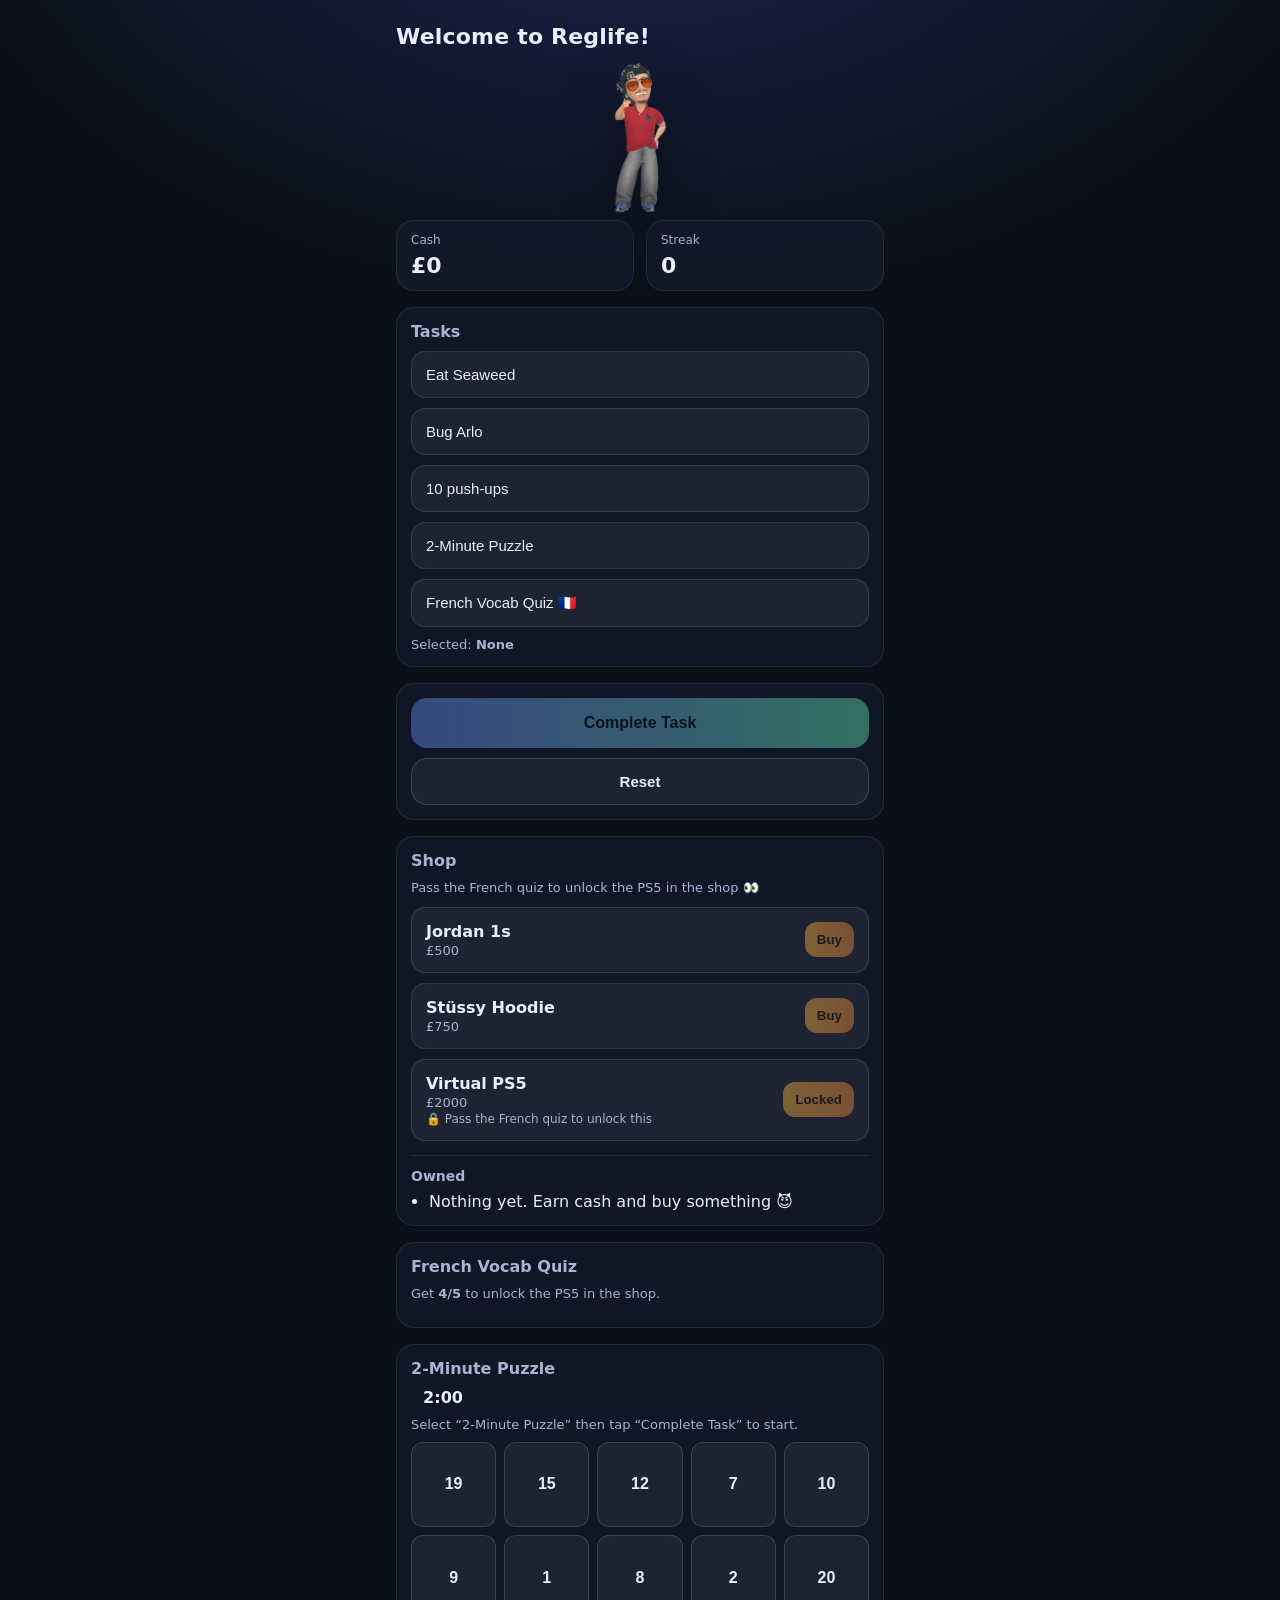
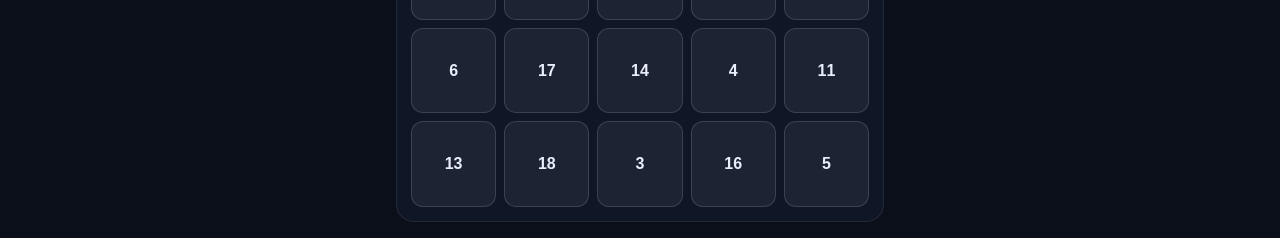
==== index.html @ 771400b8 "Merge branch 'main' of https://github.com/doghousecode/reglife" ====
<!doctype html>
<html lang="en">
  <head>
    <meta charset="UTF-8" />
    <meta name="viewport" content="width=device-width, initial-scale=1" />
    <title>Welcome to Reglife</title>
    <link rel="stylesheet" href="style.css" />
  </head>
  <body>
    <main class="app">
      <header class="top">
        <h1>Welcome to Reglife!</h1>

        <!-- Avatar (transparent PNG) -->
        <img
          src="avatar.png"
          class="hero-avatar"
          alt="Reglife avatar"
          loading="eager"
        />

        <div class="stats">
          <div class="stat">
            <div class="label">Cash</div>
            <div class="value" id="cash">£0</div>
          </div>
          <div class="stat">
            <div class="label">Streak</div>
            <div class="value" id="streak">0</div>
          </div>
        </div>
      </header>

      <section class="tasks">
        <h2>Tasks</h2>
        <div class="task-grid" id="taskGrid">
          <button class="task" data-task="Eat Seaweed">Eat Seaweed</button>
          <button class="task" data-task="Bug Arlo">Bug Arlo</button>
          <button class="task" data-task="10 push-ups">10 push-ups</button>
          <button class="task" data-task="2-Minute Puzzle">2-Minute Puzzle</button>
          <button class="task" data-task="French Vocab Quiz">French Vocab Quiz 🇫🇷</button>
        </div>
        <p class="selected">
          Selected: <strong id="selectedTask">None</strong>
        </p>
      </section>

      <section class="actions">
        <button class="complete" id="completeBtn" disabled>Complete Task</button>
        <button class="reset" id="resetBtn" type="button">Reset</button>
      </section>

      <section class="shop" id="shopSection">
        <h2>Shop</h2>
        <p class="shop-hint">
          Pass the French quiz to unlock the PS5 in the shop 👀
        </p>

        <div class="shop-grid" id="shopGrid"></div>

        <div class="inventory">
          <h3>Owned</h3>
          <ul id="inventoryList" class="inventory-list"></ul>
        </div>
      </section>

      <section class="quiz" id="quizSection">
        <h2>French Vocab Quiz</h2>

        <p class="quiz-hint" id="quizHint">
          Get <strong>4/5</strong> to unlock the PS5 in the shop.
        </p>

        <div class="quiz-card" id="quizCard" hidden>
          <div class="quiz-top">
            <div class="quiz-progress" id="quizProgress">Q1 / 5</div>
            <div class="quiz-score" id="quizScore">Score: 0</div>
          </div>

          <div class="quiz-question" id="quizQuestion">Question</div>
          <div class="quiz-options" id="quizOptions"></div>

          <p class="quiz-status" id="quizStatus"></p>
        </div>
      </section>

      <section class="puzzle" id="puzzleSection">
        <h2>2-Minute Puzzle</h2>

        <div class="puzzle-bar">
          <div class="puzzle-timer" id="puzzleTimer">2:00</div>
        </div>

        <p class="puzzle-status" id="puzzleStatus">
          Select “2-Minute Puzzle” then tap “Complete Task” to start.
        </p>

        <div class="puzzle-grid" id="puzzleGrid" aria-label="Puzzle grid"></div>
      </section>
    </main>

    <script src="app.js"></script>
  </body>
</html>
---- style.css ----
:root {
  --bg: #0b0f19;
  --card: #121a2b;
  --text: #e9eefc;
  --muted: #a9b4d0;
  --accent: #4f7cff;
  --accent2: #34d399;
  --danger: #ef4444;
  --radius: 18px;
}

* { box-sizing: border-box; }

body {
  margin: 0;
  font-family: system-ui, -apple-system, Segoe UI, Roboto, Arial, sans-serif;
  background: radial-gradient(1200px 800px at 50% -10%, #1a2750 0%, var(--bg) 60%);
  color: var(--text);
}

.app {
  max-width: 520px;
  margin: 0 auto;
  padding: 16px;
  display: grid;
  gap: 16px;
}

.top h1 {
  margin: 8px 0 12px;
  font-size: 22px;
  letter-spacing: 0.2px;
}

.stats {
  display: grid;
  grid-template-columns: 1fr 1fr;
  gap: 12px;
}

.stat {
  background: rgba(18, 26, 43, 0.9);
  border: 1px solid rgba(255,255,255,0.08);
  border-radius: var(--radius);
  padding: 12px 14px;
}

.label {
  font-size: 12px;
  color: var(--muted);
  margin-bottom: 6px;
}

.value {
  font-size: 22px;
  font-weight: 700;
}

.tasks, .actions, .shop, .quiz, .puzzle {
  background: rgba(18, 26, 43, 0.75);
  border: 1px solid rgba(255,255,255,0.08);
  border-radius: var(--radius);
  padding: 14px;
}

.tasks h2, .shop h2, .quiz h2, .puzzle h2 {
  margin: 0 0 10px;
  font-size: 16px;
  color: var(--muted);
  font-weight: 600;
}

.task-grid {
  display: grid;
  grid-template-columns: 1fr;
  gap: 10px;
}

.task {
  padding: 14px 14px;
  border-radius: 14px;
  border: 1px solid rgba(255,255,255,0.10);
  background: rgba(255,255,255,0.06);
  color: var(--text);
  font-size: 15px;
  text-align: left;
}

.task:active {
  transform: scale(0.99);
}

.task.selected {
  border-color: rgba(79, 124, 255, 0.9);
  background: rgba(79, 124, 255, 0.18);
}

.selected {
  margin: 10px 0 0;
  color: var(--muted);
  font-size: 13px;
}

.complete {
  width: 100%;
  padding: 16px;
  border-radius: 16px;
  border: none;
  background: linear-gradient(90deg, var(--accent), var(--accent2));
  color: #06101f;
  font-weight: 800;
  font-size: 16px;
}

.complete:disabled {
  opacity: 0.5;
  filter: grayscale(0.3);
}

.reset {
  width: 100%;
  margin-top: 10px;
  padding: 14px;
  border-radius: 16px;
  border: 1px solid rgba(255,255,255,0.14);
  background: rgba(255,255,255,0.06);
  color: var(--text);
  font-weight: 700;
  font-size: 15px;
}

/* ===== Shop ===== */
.shop-hint {
  margin: 0 0 12px;
  font-size: 13px;
  color: var(--muted);
}

.shop-grid {
  display: grid;
  grid-template-columns: 1fr;
  gap: 10px;
}

.shop-item {
  display: flex;
  align-items: center;
  justify-content: space-between;
  gap: 10px;
  padding: 14px;
  border-radius: 14px;
  border: 1px solid rgba(255,255,255,0.10);
  background: rgba(255,255,255,0.06);
}

.shop-item .meta {
  display: grid;
  gap: 2px;
}

.shop-item .name {
  font-weight: 800;
}

.shop-item .price {
  color: var(--muted);
  font-size: 13px;
}

.shop-item .note {
  color: var(--muted);
  font-size: 12px;
}

.buy-btn {
  padding: 10px 12px;
  border-radius: 12px;
  border: none;
  background: linear-gradient(90deg, #f59e0b, #f97316);
  color: #1a1204;
  font-weight: 900;
}

.buy-btn:disabled {
  opacity: 0.5;
  filter: grayscale(0.3);
}

.inventory {
  margin-top: 14px;
  padding-top: 12px;
  border-top: 1px solid rgba(255,255,255,0.08);
}

.inventory h3 {
  margin: 0 0 8px;
  font-size: 14px;
  color: var(--muted);
  font-weight: 700;
}

.inventory-list {
  margin: 0;
  padding-left: 18px;
  color: var(--text);
}

/* ===== Quiz ===== */
.quiz-hint {
  margin: 0 0 12px;
  color: var(--muted);
  font-size: 13px;
}

.quiz-card {
  margin-top: 10px;
  padding: 14px;
  border-radius: 14px;
  border: 1px solid rgba(255,255,255,0.10);
  background: rgba(255,255,255,0.06);
}

.quiz-top {
  display: flex;
  justify-content: space-between;
  align-items: center;
  margin-bottom: 10px;
  color: var(--muted);
  font-size: 13px;
}

.quiz-question {
  font-size: 18px;
  font-weight: 900;
  margin: 6px 0 12px;
}

.quiz-options {
  display: grid;
  gap: 10px;
}

.quiz-option {
  padding: 14px;
  border-radius: 14px;
  border: 1px solid rgba(255,255,255,0.10);
  background: rgba(255,255,255,0.06);
  color: var(--text);
  font-weight: 800;
  text-align: left;
}

.quiz-option.correct {
  background: rgba(52, 211, 153, 0.35);
  border-color: rgba(52, 211, 153, 0.9);
}

.quiz-option.wrong {
  background: rgba(239, 68, 68, 0.35);
  border-color: rgba(239, 68, 68, 0.9);
}

.quiz-status {
  margin: 10px 0 0;
  color: var(--muted);
  font-size: 13px;
}

/* ===== Puzzle ===== */
.puzzle-bar {
  display: flex;
  align-items: center;
  gap: 12px;
  margin-bottom: 10px;
}

.puzzle-timer {
  min-width: 64px;
  text-align: center;
  font-weight: 800;
  font-size: 16px;
}

.puzzle-status {
  font-size: 13px;
  color: var(--muted);
  margin: 6px 0 10px;
}

.puzzle-grid {
  display: grid;
  grid-template-columns: repeat(5, 1fr);
  gap: 8px;
}

.puzzle-tile {
  aspect-ratio: 1 / 1;
  border-radius: 12px;
  border: 1px solid rgba(255,255,255,0.14);
  background: rgba(255,255,255,0.06);
  color: var(--text);
  font-weight: 800;
  font-size: 16px;
}

.puzzle-tile.correct {
  background: rgba(52, 211, 153, 0.35);
  border-color: rgba(52, 211, 153, 0.9);
}

.puzzle-tile.wrong {
  background: rgba(239, 68, 68, 0.35);
  border-color: rgba(239, 68, 68, 0.9);
}

.hero-avatar {
  display: block;
  width: min(55px, 15vw);
  height: auto;
  margin: 10px auto 6px;
  filter: drop-shadow(0 18px 26px rgba(0, 0, 0, 0.35));
}
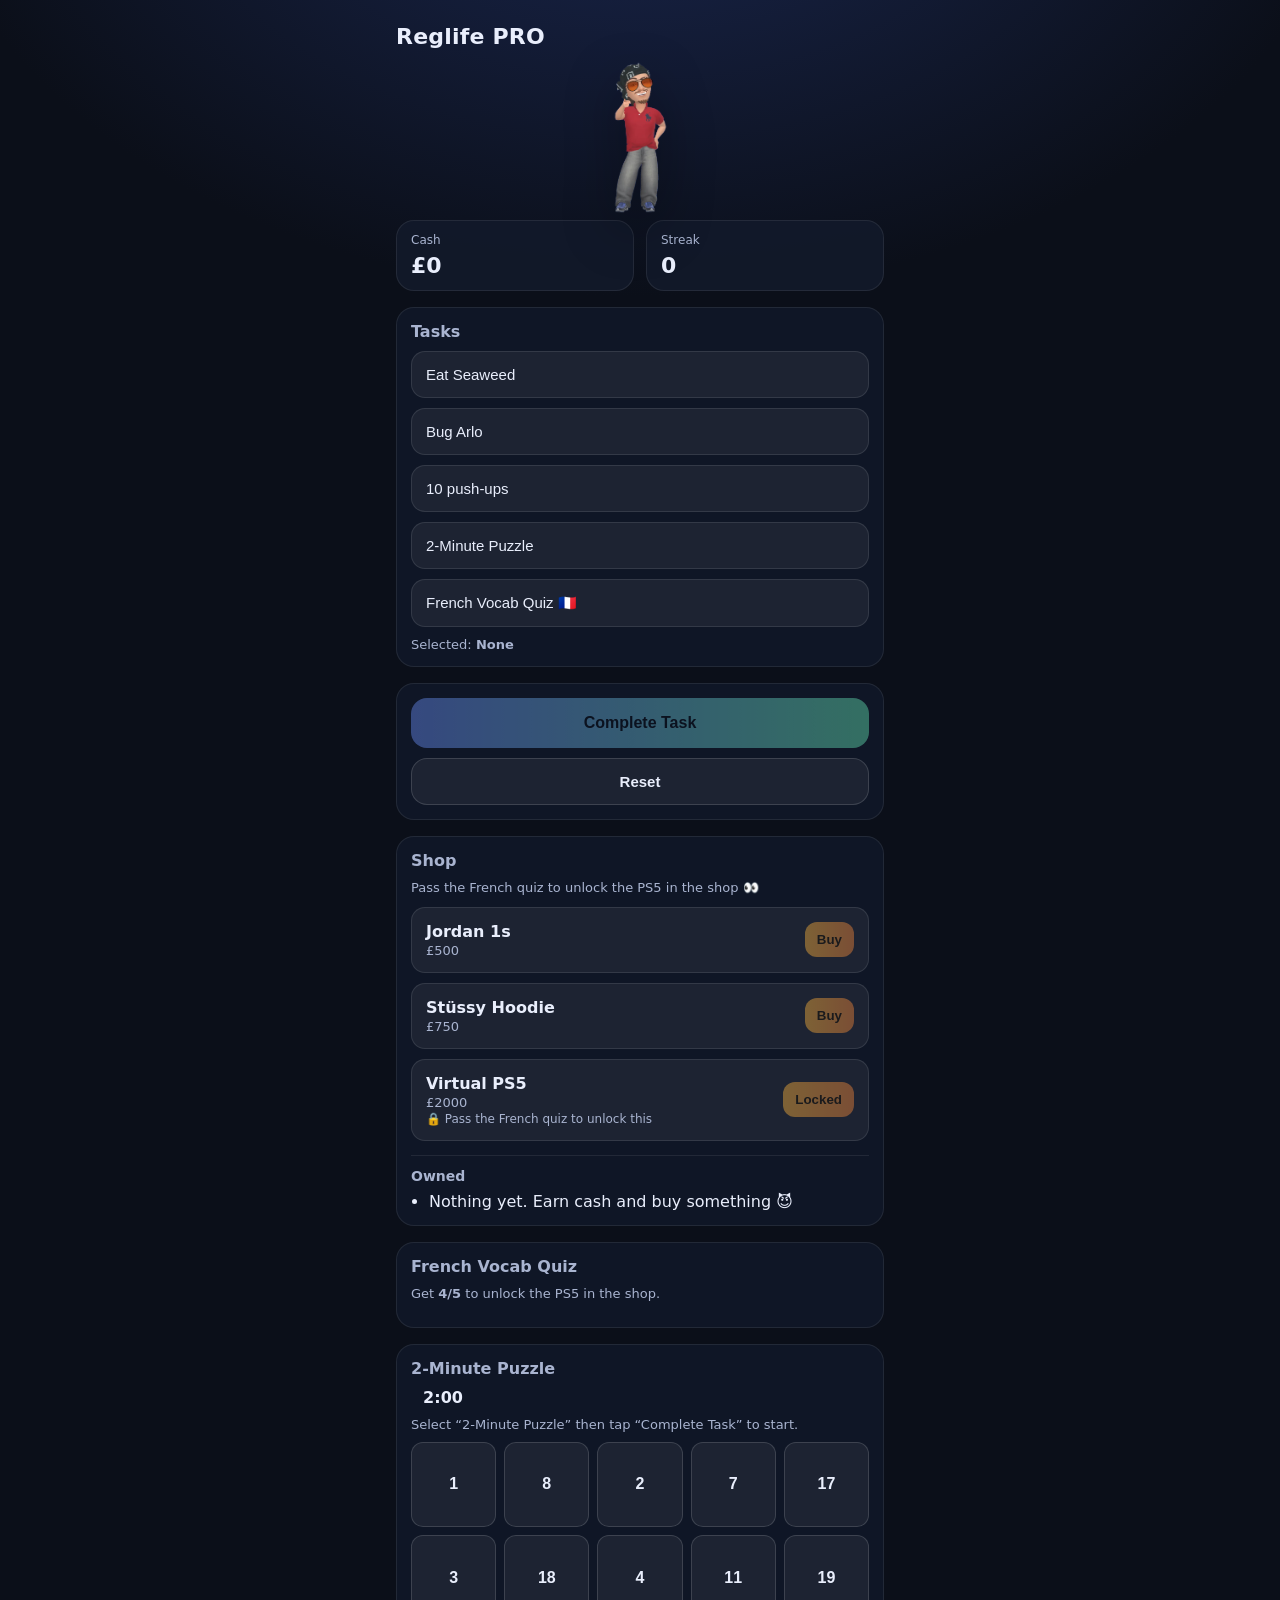
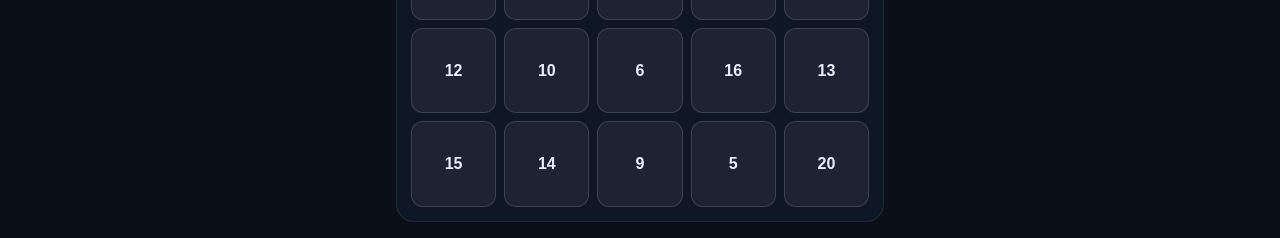
==== commit dcbf16fe: "Change title and header to 'Reglife PRO'" ====
--- a/index.html
+++ b/index.html
@@ -3,13 +3,13 @@
   <head>
     <meta charset="UTF-8" />
     <meta name="viewport" content="width=device-width, initial-scale=1" />
-    <title>Welcome to Reglife</title>
+    <title>Reglife PRO</title>
     <link rel="stylesheet" href="style.css" />
   </head>
   <body>
     <main class="app">
       <header class="top">
-        <h1>Welcome to Reglife!</h1>
+        <h1>Reglife PRO</h1>
 
         <!-- Avatar (transparent PNG) -->
         <img
@@ -101,4 +101,4 @@
 
     <script src="app.js"></script>
   </body>
-</html>+</html>
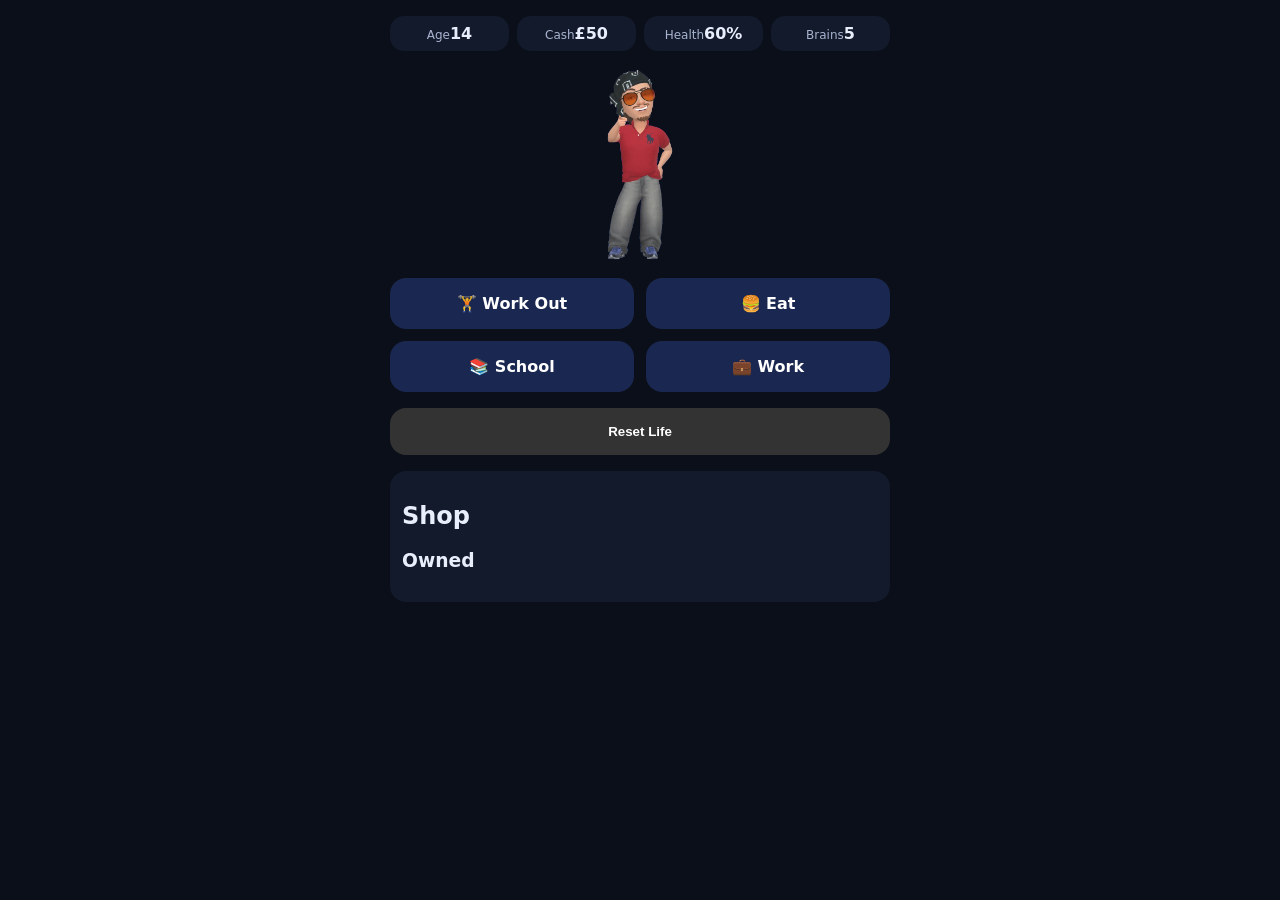
==== commit c52478e8: "2.0 update" ====
--- a/index.html
+++ b/index.html
@@ -1,104 +1,44 @@
 <!doctype html>
 <html lang="en">
-  <head>
-    <meta charset="UTF-8" />
-    <meta name="viewport" content="width=device-width, initial-scale=1" />
-    <title>Reglife PRO</title>
-    <link rel="stylesheet" href="style.css" />
-  </head>
-  <body>
-    <main class="app">
-      <header class="top">
-        <h1>Reglife PRO</h1>
+<head>
+  <meta charset="UTF-8" />
+  <meta name="viewport" content="width=device-width, initial-scale=1" />
+  <title>Reglife</title>
+  <link rel="stylesheet" href="style.css" />
+</head>
+<body>
+<main class="app">
 
-        <!-- Avatar (transparent PNG) -->
-        <img
-          src="avatar.png"
-          class="hero-avatar"
-          alt="Reglife avatar"
-          loading="eager"
-        />
+  <!-- TOP STATS -->
+  <section class="stats-grid">
+    <div class="stat-box"><span>Age</span><strong id="age">14</strong></div>
+    <div class="stat-box"><span>Cash</span><strong id="cash">£50</strong></div>
+    <div class="stat-box"><span>Health</span><strong id="health">60%</strong></div>
+    <div class="stat-box"><span>Brains</span><strong id="brains">5</strong></div>
+  </section>
 
-        <div class="stats">
-          <div class="stat">
-            <div class="label">Cash</div>
-            <div class="value" id="cash">£0</div>
-          </div>
-          <div class="stat">
-            <div class="label">Streak</div>
-            <div class="value" id="streak">0</div>
-          </div>
-        </div>
-      </header>
+  <img src="avatar.png" class="hero-avatar" alt="avatar"/>
 
-      <section class="tasks">
-        <h2>Tasks</h2>
-        <div class="task-grid" id="taskGrid">
-          <button class="task" data-task="Eat Seaweed">Eat Seaweed</button>
-          <button class="task" data-task="Bug Arlo">Bug Arlo</button>
-          <button class="task" data-task="10 push-ups">10 push-ups</button>
-          <button class="task" data-task="2-Minute Puzzle">2-Minute Puzzle</button>
-          <button class="task" data-task="French Vocab Quiz">French Vocab Quiz 🇫🇷</button>
-        </div>
-        <p class="selected">
-          Selected: <strong id="selectedTask">None</strong>
-        </p>
-      </section>
+  <!-- CATEGORY BUTTONS -->
+  <section class="category-grid">
+    <a href="workout.html" class="category">🏋️ Work Out</a>
+    <a href="eat.html" class="category">🍔 Eat</a>
+    <a href="school.html" class="category">📚 School</a>
+    <a href="work.html" class="category">💼 Work</a>
+  </section>
 
-      <section class="actions">
-        <button class="complete" id="completeBtn" disabled>Complete Task</button>
-        <button class="reset" id="resetBtn" type="button">Reset</button>
-      </section>
+  <!-- RESET -->
+  <button class="reset" id="resetBtn">Reset Life</button>
 
-      <section class="shop" id="shopSection">
-        <h2>Shop</h2>
-        <p class="shop-hint">
-          Pass the French quiz to unlock the PS5 in the shop 👀
-        </p>
+  <!-- SHOP -->
+  <section class="shop">
+    <h2>Shop</h2>
+    <div id="shopGrid"></div>
+    <h3>Owned</h3>
+    <ul id="inventory"></ul>
+  </section>
 
-        <div class="shop-grid" id="shopGrid"></div>
-
-        <div class="inventory">
-          <h3>Owned</h3>
-          <ul id="inventoryList" class="inventory-list"></ul>
-        </div>
-      </section>
-
-      <section class="quiz" id="quizSection">
-        <h2>French Vocab Quiz</h2>
-
-        <p class="quiz-hint" id="quizHint">
-          Get <strong>4/5</strong> to unlock the PS5 in the shop.
-        </p>
-
-        <div class="quiz-card" id="quizCard" hidden>
-          <div class="quiz-top">
-            <div class="quiz-progress" id="quizProgress">Q1 / 5</div>
-            <div class="quiz-score" id="quizScore">Score: 0</div>
-          </div>
-
-          <div class="quiz-question" id="quizQuestion">Question</div>
-          <div class="quiz-options" id="quizOptions"></div>
-
-          <p class="quiz-status" id="quizStatus"></p>
-        </div>
-      </section>
-
-      <section class="puzzle" id="puzzleSection">
-        <h2>2-Minute Puzzle</h2>
-
-        <div class="puzzle-bar">
-          <div class="puzzle-timer" id="puzzleTimer">2:00</div>
-        </div>
-
-        <p class="puzzle-status" id="puzzleStatus">
-          Select “2-Minute Puzzle” then tap “Complete Task” to start.
-        </p>
-
-        <div class="puzzle-grid" id="puzzleGrid" aria-label="Puzzle grid"></div>
-      </section>
-    </main>
-
-    <script src="app.js"></script>
-  </body>
-</html>
+</main>
+<script src="app.js"></script>
+</body>
+</html>
--- a/style.css
+++ b/style.css
@@ -1,322 +1,71 @@
-:root {
-  --bg: #0b0f19;
-  --card: #121a2b;
-  --text: #e9eefc;
-  --muted: #a9b4d0;
-  --accent: #4f7cff;
-  --accent2: #34d399;
-  --danger: #ef4444;
-  --radius: 18px;
-}
-
-* { box-sizing: border-box; }
-
 body {
   margin: 0;
-  font-family: system-ui, -apple-system, Segoe UI, Roboto, Arial, sans-serif;
-  background: radial-gradient(1200px 800px at 50% -10%, #1a2750 0%, var(--bg) 60%);
-  color: var(--text);
+  font-family: system-ui, sans-serif;
+  background: #0b0f19;
+  color: #e9eefc;
 }
 
 .app {
-  max-width: 520px;
-  margin: 0 auto;
+  max-width: 500px;
+  margin: auto;
   padding: 16px;
   display: grid;
   gap: 16px;
 }
 
-.top h1 {
-  margin: 8px 0 12px;
-  font-size: 22px;
-  letter-spacing: 0.2px;
+.stats-grid {
+  display: grid;
+  grid-template-columns: repeat(4, 1fr);
+  gap: 8px;
 }
 
-.stats {
+.stat-box {
+  background: #121a2b;
+  border-radius: 14px;
+  padding: 8px;
+  text-align: center;
+}
+
+.stat-box span {
+  font-size: 12px;
+  color: #a9b4d0;
+}
+
+.hero-avatar {
+  width: 70px;
+  margin: auto;
+}
+
+.category-grid {
   display: grid;
-  grid-template-columns: 1fr 1fr;
+  grid-template-columns: repeat(2, 1fr);
   gap: 12px;
 }
 
-.stat {
-  background: rgba(18, 26, 43, 0.9);
-  border: 1px solid rgba(255,255,255,0.08);
-  border-radius: var(--radius);
-  padding: 12px 14px;
-}
-
-.label {
-  font-size: 12px;
-  color: var(--muted);
-  margin-bottom: 6px;
-}
-
-.value {
-  font-size: 22px;
-  font-weight: 700;
-}
-
-.tasks, .actions, .shop, .quiz, .puzzle {
-  background: rgba(18, 26, 43, 0.75);
-  border: 1px solid rgba(255,255,255,0.08);
-  border-radius: var(--radius);
-  padding: 14px;
-}
-
-.tasks h2, .shop h2, .quiz h2, .puzzle h2 {
-  margin: 0 0 10px;
-  font-size: 16px;
-  color: var(--muted);
-  font-weight: 600;
-}
-
-.task-grid {
-  display: grid;
-  grid-template-columns: 1fr;
-  gap: 10px;
-}
-
-.task {
-  padding: 14px 14px;
-  border-radius: 14px;
-  border: 1px solid rgba(255,255,255,0.10);
-  background: rgba(255,255,255,0.06);
-  color: var(--text);
-  font-size: 15px;
-  text-align: left;
-}
-
-.task:active {
-  transform: scale(0.99);
-}
-
-.task.selected {
-  border-color: rgba(79, 124, 255, 0.9);
-  background: rgba(79, 124, 255, 0.18);
-}
-
-.selected {
-  margin: 10px 0 0;
-  color: var(--muted);
-  font-size: 13px;
-}
-
-.complete {
-  width: 100%;
+.category, button {
   padding: 16px;
+  background: #1a2750;
   border-radius: 16px;
+  color: white;
+  text-align: center;
+  text-decoration: none;
+  font-weight: bold;
   border: none;
-  background: linear-gradient(90deg, var(--accent), var(--accent2));
-  color: #06101f;
-  font-weight: 800;
-  font-size: 16px;
-}
-
-.complete:disabled {
-  opacity: 0.5;
-  filter: grayscale(0.3);
 }
 
 .reset {
-  width: 100%;
-  margin-top: 10px;
-  padding: 14px;
-  border-radius: 16px;
-  border: 1px solid rgba(255,255,255,0.14);
-  background: rgba(255,255,255,0.06);
-  color: var(--text);
-  font-weight: 700;
-  font-size: 15px;
+  background: #333;
 }
 
-/* ===== Shop ===== */
-.shop-hint {
-  margin: 0 0 12px;
-  font-size: 13px;
-  color: var(--muted);
+.shop {
+  background: #121a2b;
+  border-radius: 16px;
+  padding: 12px;
 }
 
-.shop-grid {
-  display: grid;
-  grid-template-columns: 1fr;
-  gap: 10px;
-}
-
-.shop-item {
-  display: flex;
-  align-items: center;
-  justify-content: space-between;
-  gap: 10px;
-  padding: 14px;
-  border-radius: 14px;
-  border: 1px solid rgba(255,255,255,0.10);
-  background: rgba(255,255,255,0.06);
-}
-
-.shop-item .meta {
-  display: grid;
-  gap: 2px;
-}
-
-.shop-item .name {
-  font-weight: 800;
-}
-
-.shop-item .price {
-  color: var(--muted);
-  font-size: 13px;
-}
-
-.shop-item .note {
-  color: var(--muted);
-  font-size: 12px;
-}
-
-.buy-btn {
-  padding: 10px 12px;
-  border-radius: 12px;
-  border: none;
-  background: linear-gradient(90deg, #f59e0b, #f97316);
-  color: #1a1204;
-  font-weight: 900;
-}
-
-.buy-btn:disabled {
-  opacity: 0.5;
-  filter: grayscale(0.3);
-}
-
-.inventory {
-  margin-top: 14px;
-  padding-top: 12px;
-  border-top: 1px solid rgba(255,255,255,0.08);
-}
-
-.inventory h3 {
-  margin: 0 0 8px;
-  font-size: 14px;
-  color: var(--muted);
-  font-weight: 700;
-}
-
-.inventory-list {
-  margin: 0;
-  padding-left: 18px;
-  color: var(--text);
-}
-
-/* ===== Quiz ===== */
-.quiz-hint {
-  margin: 0 0 12px;
-  color: var(--muted);
-  font-size: 13px;
-}
-
-.quiz-card {
-  margin-top: 10px;
-  padding: 14px;
-  border-radius: 14px;
-  border: 1px solid rgba(255,255,255,0.10);
-  background: rgba(255,255,255,0.06);
-}
-
-.quiz-top {
-  display: flex;
-  justify-content: space-between;
-  align-items: center;
-  margin-bottom: 10px;
-  color: var(--muted);
-  font-size: 13px;
-}
-
-.quiz-question {
-  font-size: 18px;
-  font-weight: 900;
-  margin: 6px 0 12px;
-}
-
-.quiz-options {
-  display: grid;
-  gap: 10px;
-}
-
-.quiz-option {
-  padding: 14px;
-  border-radius: 14px;
-  border: 1px solid rgba(255,255,255,0.10);
-  background: rgba(255,255,255,0.06);
-  color: var(--text);
-  font-weight: 800;
-  text-align: left;
-}
-
-.quiz-option.correct {
-  background: rgba(52, 211, 153, 0.35);
-  border-color: rgba(52, 211, 153, 0.9);
-}
-
-.quiz-option.wrong {
-  background: rgba(239, 68, 68, 0.35);
-  border-color: rgba(239, 68, 68, 0.9);
-}
-
-.quiz-status {
-  margin: 10px 0 0;
-  color: var(--muted);
-  font-size: 13px;
-}
-
-/* ===== Puzzle ===== */
-.puzzle-bar {
-  display: flex;
-  align-items: center;
-  gap: 12px;
-  margin-bottom: 10px;
-}
-
-.puzzle-timer {
-  min-width: 64px;
+.back {
+  display: block;
+  margin-top: 20px;
   text-align: center;
-  font-weight: 800;
-  font-size: 16px;
-}
-
-.puzzle-status {
-  font-size: 13px;
-  color: var(--muted);
-  margin: 6px 0 10px;
-}
-
-.puzzle-grid {
-  display: grid;
-  grid-template-columns: repeat(5, 1fr);
-  gap: 8px;
-}
-
-.puzzle-tile {
-  aspect-ratio: 1 / 1;
-  border-radius: 12px;
-  border: 1px solid rgba(255,255,255,0.14);
-  background: rgba(255,255,255,0.06);
-  color: var(--text);
-  font-weight: 800;
-  font-size: 16px;
-}
-
-.puzzle-tile.correct {
-  background: rgba(52, 211, 153, 0.35);
-  border-color: rgba(52, 211, 153, 0.9);
-}
-
-.puzzle-tile.wrong {
-  background: rgba(239, 68, 68, 0.35);
-  border-color: rgba(239, 68, 68, 0.9);
-}
-
-.hero-avatar {
-  display: block;
-  width: min(55px, 15vw);
-  height: auto;
-  margin: 10px auto 6px;
-  filter: drop-shadow(0 18px 26px rgba(0, 0, 0, 0.35));
+  color: #a9b4d0;
 }
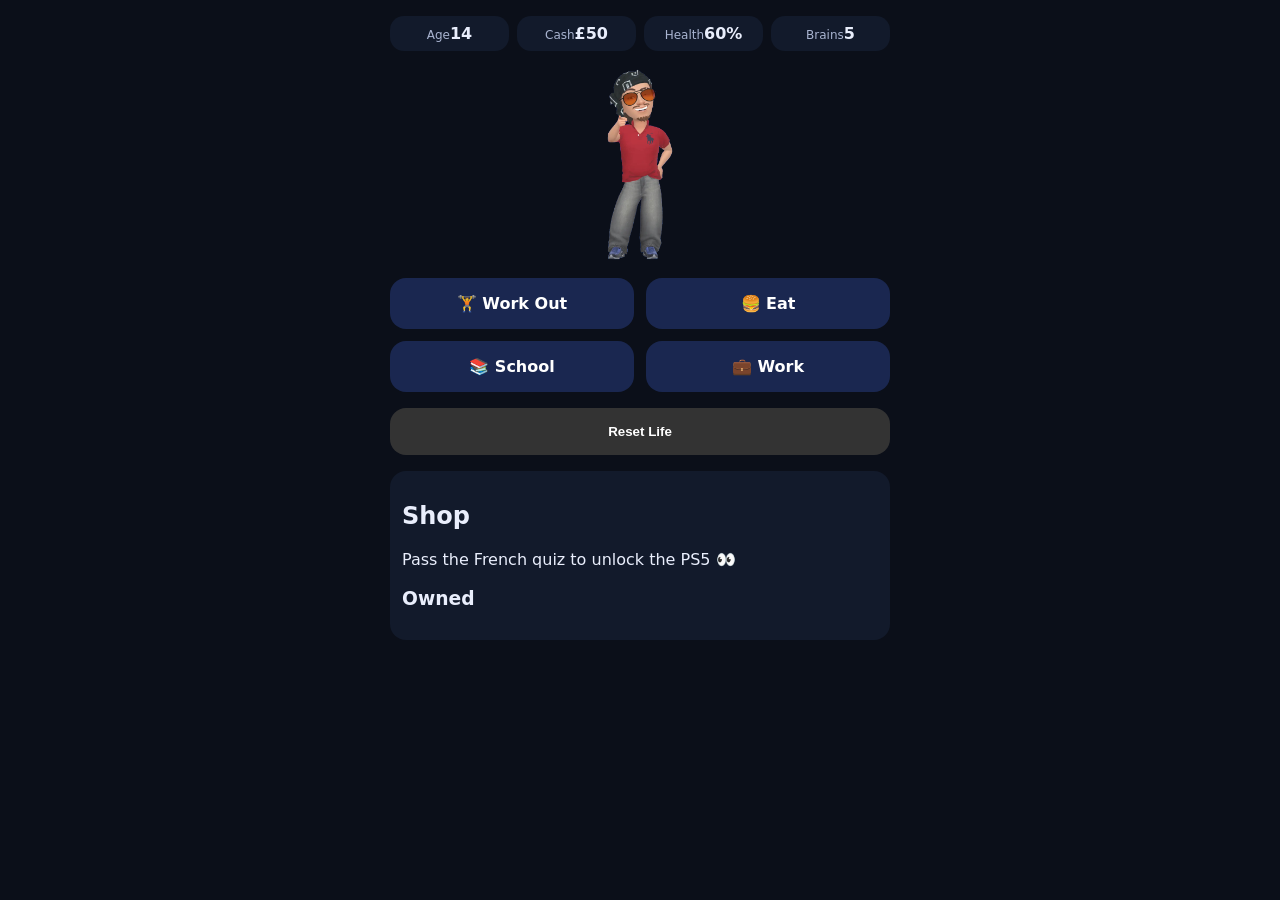
==== commit e1f297f4: "Update index.html" ====
--- a/index.html
+++ b/index.html
@@ -7,38 +7,46 @@
   <link rel="stylesheet" href="style.css" />
 </head>
 <body>
-<main class="app">
+  <main class="app">
 
-  <!-- TOP STATS -->
-  <section class="stats-grid">
-    <div class="stat-box"><span>Age</span><strong id="age">14</strong></div>
-    <div class="stat-box"><span>Cash</span><strong id="cash">£50</strong></div>
-    <div class="stat-box"><span>Health</span><strong id="health">60%</strong></div>
-    <div class="stat-box"><span>Brains</span><strong id="brains">5</strong></div>
-  </section>
+    <!-- TOP STATS (4 across) -->
+    <section class="stats-grid">
+      <div class="stat-box"><span>Age</span><strong id="age">14</strong></div>
+      <div class="stat-box"><span>Cash</span><strong id="cash">£50</strong></div>
+      <div class="stat-box"><span>Health</span><strong id="health">60%</strong></div>
+      <div class="stat-box"><span>Brains</span><strong id="brains">5</strong></div>
+    </section>
 
-  <img src="avatar.png" class="hero-avatar" alt="avatar"/>
+    <img src="avatar.png" class="hero-avatar" alt="avatar"/>
 
-  <!-- CATEGORY BUTTONS -->
-  <section class="category-grid">
-    <a href="workout.html" class="category">🏋️ Work Out</a>
-    <a href="eat.html" class="category">🍔 Eat</a>
-    <a href="school.html" class="category">📚 School</a>
-    <a href="work.html" class="category">💼 Work</a>
-  </section>
+    <!-- CATEGORY BUTTONS -->
+    <section class="category-grid">
+      <a href="workout.html" class="category">🏋️ Work Out</a>
+      <a href="eat.html" class="category">🍔 Eat</a>
+      <a href="school.html" class="category">📚 School</a>
+      <a href="work.html" class="category">💼 Work</a>
+    </section>
 
-  <!-- RESET -->
-  <button class="reset" id="resetBtn">Reset Life</button>
+    <!-- RESET -->
+    <button class="reset" id="resetBtn" type="button">Reset Life</button>
 
-  <!-- SHOP -->
-  <section class="shop">
-    <h2>Shop</h2>
-    <div id="shopGrid"></div>
-    <h3>Owned</h3>
-    <ul id="inventory"></ul>
-  </section>
+    <!-- SHOP (RESTORED – full functionality) -->
+    <section class="shop" id="shopSection">
+      <h2>Shop</h2>
+      <p class="shop-hint">Pass the French quiz to unlock the PS5 👀</p>
 
-</main>
-<script src="app.js"></script>
+      <div class="shop-grid" id="shopGrid"></div>
+
+      <div class="inventory">
+        <h3>Owned</h3>
+        <ul id="inventoryList" class="inventory-list"></ul>
+      </div>
+    </section>
+
+  </main>
+
+  <div id="toast" class="toast" hidden></div>
+
+  <script src="app.js"></script>
 </body>
 </html>
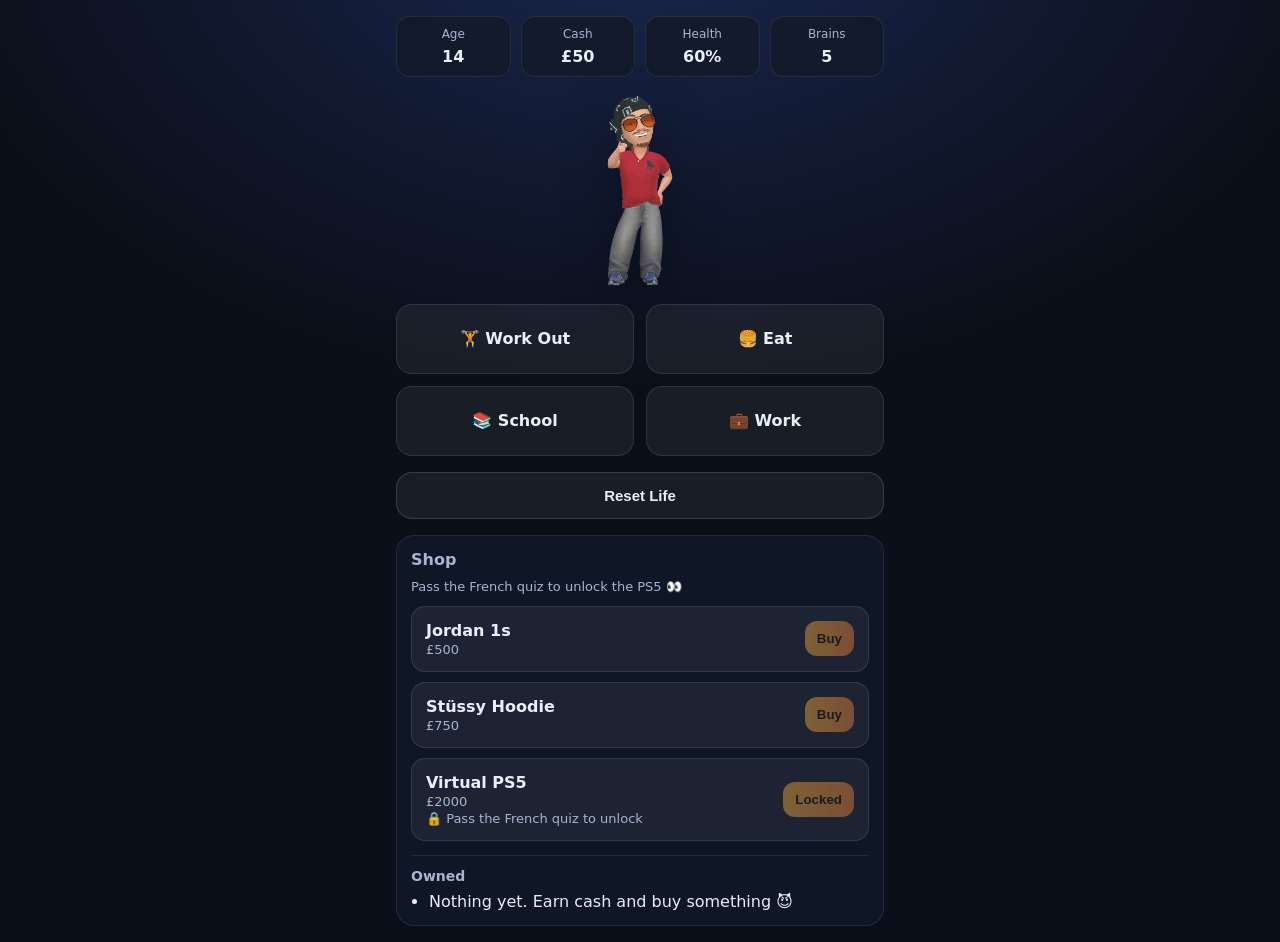
==== commit e2cd4e5d: "Update index.html" ====
--- a/index.html
+++ b/index.html
@@ -21,16 +21,17 @@
 
     <!-- CATEGORY BUTTONS -->
     <section class="category-grid">
-      <a href="workout.html" class="category">🏋️ Work Out</a>
-      <a href="eat.html" class="category">🍔 Eat</a>
-      <a href="school.html" class="category">📚 School</a>
-      <a href="work.html" class="category">💼 Work</a>
+      <!-- NOTE: explicit ./ fixes Pages routing edge cases -->
+      <a href="./workout.html" class="category">🏋️ Work Out</a>
+      <a href="./eat.html" class="category">🍔 Eat</a>
+      <a href="./school.html" class="category">📚 School</a>
+      <a href="./work.html" class="category">💼 Work</a>
     </section>
 
     <!-- RESET -->
     <button class="reset" id="resetBtn" type="button">Reset Life</button>
 
-    <!-- SHOP (RESTORED – full functionality) -->
+    <!-- SHOP -->
     <section class="shop" id="shopSection">
       <h2>Shop</h2>
       <p class="shop-hint">Pass the French quiz to unlock the PS5 👀</p>
--- a/style.css
+++ b/style.css
@@ -1,71 +1,350 @@
+:root {
+  --bg: #0b0f19;
+  --card: #121a2b;
+  --text: #e9eefc;
+  --muted: #a9b4d0;
+  --accent: #4f7cff;
+  --accent2: #34d399;
+  --danger: #ef4444;
+  --radius: 18px;
+}
+
+* { box-sizing: border-box; }
+
 body {
   margin: 0;
-  font-family: system-ui, sans-serif;
-  background: #0b0f19;
-  color: #e9eefc;
+  font-family: system-ui, -apple-system, Segoe UI, Roboto, Arial, sans-serif;
+  background: radial-gradient(1200px 800px at 50% -10%, #1a2750 0%, var(--bg) 60%);
+  color: var(--text);
 }
 
 .app {
-  max-width: 500px;
-  margin: auto;
+  max-width: 520px;
+  margin: 0 auto;
   padding: 16px;
   display: grid;
   gap: 16px;
 }
 
+/* ==== Stats (4 across) ==== */
 .stats-grid {
   display: grid;
   grid-template-columns: repeat(4, 1fr);
-  gap: 8px;
+  gap: 10px;
 }
 
 .stat-box {
-  background: #121a2b;
-  border-radius: 14px;
-  padding: 8px;
+  background: rgba(18, 26, 43, 0.9);
+  border: 1px solid rgba(255,255,255,0.08);
+  border-radius: 14px;
+  padding: 10px 8px;
   text-align: center;
 }
 
 .stat-box span {
+  display: block;
   font-size: 12px;
-  color: #a9b4d0;
-}
-
+  color: var(--muted);
+  margin-bottom: 6px;
+}
+
+.stat-box strong {
+  font-size: 16px;
+  font-weight: 900;
+}
+
+/* ==== Avatar ==== */
 .hero-avatar {
+  display: block;
   width: 70px;
-  margin: auto;
-}
-
+  height: auto;
+  margin: 0 auto;
+  filter: drop-shadow(0 18px 26px rgba(0, 0, 0, 0.35));
+}
+
+/* ==== Category grid ==== */
 .category-grid {
   display: grid;
   grid-template-columns: repeat(2, 1fr);
   gap: 12px;
 }
 
-.category, button {
+.category {
+  display: flex;
+  align-items: center;
+  justify-content: center;
+  min-height: 70px;
   padding: 16px;
-  background: #1a2750;
   border-radius: 16px;
-  color: white;
+  background: rgba(255,255,255,0.06);
+  border: 1px solid rgba(255,255,255,0.10);
+  color: var(--text);
+  text-decoration: none;
+  font-weight: 900;
+}
+
+/* ==== Page titles ==== */
+.page-title {
+  margin: 0;
+  font-size: 22px;
+  letter-spacing: 0.2px;
+}
+
+/* ==== Task buttons ==== */
+.tasks {
+  display: grid;
+  gap: 10px;
+}
+
+.task {
+  padding: 14px 14px;
+  border-radius: 14px;
+  border: 1px solid rgba(255,255,255,0.10);
+  background: rgba(255,255,255,0.06);
+  color: var(--text);
+  font-size: 15px;
+  text-align: left;
+  font-weight: 800;
+}
+
+.task:active { transform: scale(0.99); }
+
+/* ==== Reset ==== */
+.reset {
+  width: 100%;
+  padding: 14px;
+  border-radius: 16px;
+  border: 1px solid rgba(255,255,255,0.14);
+  background: rgba(255,255,255,0.06);
+  color: var(--text);
+  font-weight: 900;
+  font-size: 15px;
+}
+
+/* ==== Shop ==== */
+.shop {
+  background: rgba(18, 26, 43, 0.75);
+  border: 1px solid rgba(255,255,255,0.08);
+  border-radius: var(--radius);
+  padding: 14px;
+}
+
+.shop h2 {
+  margin: 0 0 10px;
+  font-size: 16px;
+  color: var(--muted);
+  font-weight: 700;
+}
+
+.shop-hint {
+  margin: 0 0 12px;
+  font-size: 13px;
+  color: var(--muted);
+}
+
+.shop-grid {
+  display: grid;
+  grid-template-columns: 1fr;
+  gap: 10px;
+}
+
+.shop-item {
+  display: flex;
+  align-items: center;
+  justify-content: space-between;
+  gap: 10px;
+  padding: 14px;
+  border-radius: 14px;
+  border: 1px solid rgba(255,255,255,0.10);
+  background: rgba(255,255,255,0.06);
+}
+
+.shop-item .meta {
+  display: grid;
+  gap: 2px;
+}
+
+.shop-item .name {
+  font-weight: 900;
+}
+
+.shop-item .price,
+.shop-item .note {
+  color: var(--muted);
+  font-size: 13px;
+}
+
+.buy-btn {
+  padding: 10px 12px;
+  border-radius: 12px;
+  border: none;
+  background: linear-gradient(90deg, #f59e0b, #f97316);
+  color: #1a1204;
+  font-weight: 900;
+}
+
+.buy-btn:disabled {
+  opacity: 0.5;
+  filter: grayscale(0.3);
+}
+
+.inventory {
+  margin-top: 14px;
+  padding-top: 12px;
+  border-top: 1px solid rgba(255,255,255,0.08);
+}
+
+.inventory h3 {
+  margin: 0 0 8px;
+  font-size: 14px;
+  color: var(--muted);
+  font-weight: 800;
+}
+
+.inventory-list {
+  margin: 0;
+  padding-left: 18px;
+  color: var(--text);
+}
+
+/* ==== Quiz ==== */
+.quiz {
+  background: rgba(18, 26, 43, 0.75);
+  border: 1px solid rgba(255,255,255,0.08);
+  border-radius: var(--radius);
+  padding: 14px;
+}
+
+.quiz-card {
+  margin-top: 10px;
+  padding: 14px;
+  border-radius: 14px;
+  border: 1px solid rgba(255,255,255,0.10);
+  background: rgba(255,255,255,0.06);
+}
+
+.quiz-top {
+  display: flex;
+  justify-content: space-between;
+  color: var(--muted);
+  font-size: 13px;
+  margin-bottom: 10px;
+}
+
+.quiz-question {
+  font-size: 18px;
+  font-weight: 900;
+  margin: 6px 0 12px;
+}
+
+.quiz-options {
+  display: grid;
+  gap: 10px;
+}
+
+.quiz-option {
+  padding: 14px;
+  border-radius: 14px;
+  border: 1px solid rgba(255,255,255,0.10);
+  background: rgba(255,255,255,0.06);
+  color: var(--text);
+  font-weight: 900;
+  text-align: left;
+}
+
+.quiz-option.correct {
+  background: rgba(52, 211, 153, 0.35);
+  border-color: rgba(52, 211, 153, 0.9);
+}
+
+.quiz-option.wrong {
+  background: rgba(239, 68, 68, 0.35);
+  border-color: rgba(239, 68, 68, 0.9);
+}
+
+.quiz-status {
+  margin: 10px 0 0;
+  color: var(--muted);
+  font-size: 13px;
+}
+
+/* ==== Puzzle ==== */
+.puzzle {
+  background: rgba(18, 26, 43, 0.75);
+  border: 1px solid rgba(255,255,255,0.08);
+  border-radius: var(--radius);
+  padding: 14px;
+}
+
+.puzzle-bar {
+  display: flex;
+  align-items: center;
+  gap: 12px;
+  margin-bottom: 10px;
+}
+
+.puzzle-timer {
+  min-width: 64px;
   text-align: center;
-  text-decoration: none;
-  font-weight: bold;
-  border: none;
-}
-
-.reset {
-  background: #333;
-}
-
-.shop {
-  background: #121a2b;
-  border-radius: 16px;
-  padding: 12px;
-}
-
+  font-weight: 900;
+  font-size: 16px;
+}
+
+.puzzle-status {
+  font-size: 13px;
+  color: var(--muted);
+  margin: 6px 0 10px;
+}
+
+.puzzle-grid {
+  display: grid;
+  grid-template-columns: repeat(5, 1fr);
+  gap: 8px;
+}
+
+.puzzle-tile {
+  aspect-ratio: 1 / 1;
+  border-radius: 12px;
+  border: 1px solid rgba(255,255,255,0.14);
+  background: rgba(255,255,255,0.06);
+  color: var(--text);
+  font-weight: 900;
+  font-size: 16px;
+}
+
+.puzzle-tile.correct {
+  background: rgba(52, 211, 153, 0.35);
+  border-color: rgba(52, 211, 153, 0.9);
+}
+
+.puzzle-tile.wrong {
+  background: rgba(239, 68, 68, 0.35);
+  border-color: rgba(239, 68, 68, 0.9);
+}
+
+/* ==== Back link ==== */
 .back {
   display: block;
-  margin-top: 20px;
+  margin-top: 6px;
   text-align: center;
-  color: #a9b4d0;
+  color: var(--muted);
+  text-decoration: none;
+  font-weight: 800;
+}
+
+/* ==== Toast ==== */
+.toast {
+  position: fixed;
+  left: 50%;
+  top: 14px;
+  transform: translateX(-50%);
+  padding: 12px 14px;
+  border-radius: 14px;
+  background: rgba(0, 0, 0, 0.75);
+  border: 1px solid rgba(255,255,255,0.18);
+  color: var(--text);
+  font-weight: 900;
+  z-index: 9999;
+  max-width: min(520px, calc(100vw - 28px));
+  text-align: center;
 }
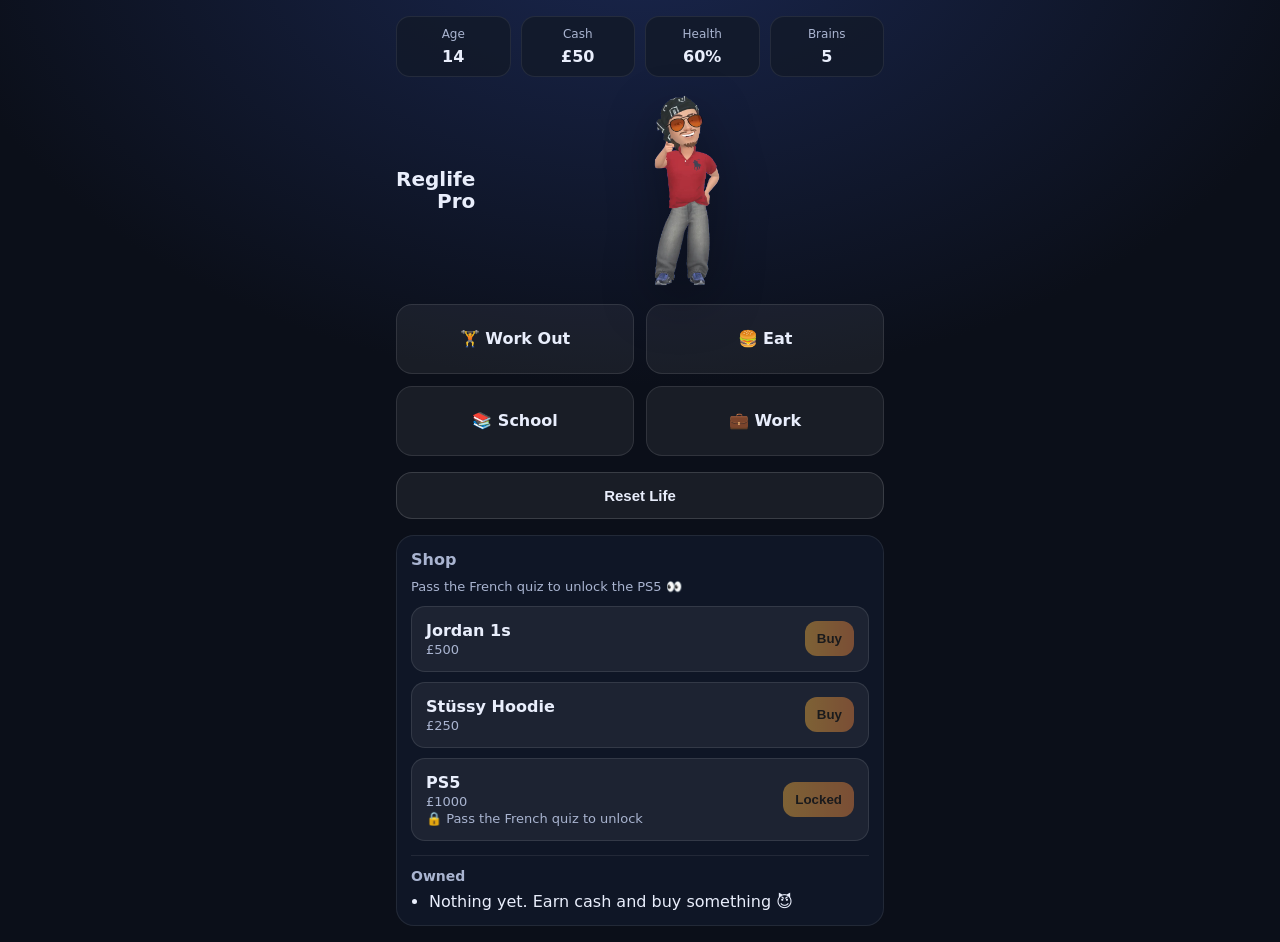
==== commit 9e5d16d4: "Update index.html" ====
--- a/index.html
+++ b/index.html
@@ -9,7 +9,7 @@
 <body>
   <main class="app">
 
-    <!-- TOP STATS (4 across) -->
+    <!-- TOP STATS -->
     <section class="stats-grid">
       <div class="stat-box"><span>Age</span><strong id="age">14</strong></div>
       <div class="stat-box"><span>Cash</span><strong id="cash">£50</strong></div>
@@ -17,11 +17,16 @@
       <div class="stat-box"><span>Brains</span><strong id="brains">5</strong></div>
     </section>
 
-    <img src="avatar.png" class="hero-avatar" alt="avatar"/>
+    <!-- BRAND + AVATAR -->
+    <section class="brand-row" style="display:flex;align-items:center;justify-content:center;gap:14px;">
+      <div style="font-weight:900;font-size:20px;line-height:1.1;text-align:right;">
+        Reglife<br/>Pro
+      </div>
+      <img src="avatar.png" class="hero-avatar" alt="avatar"/>
+    </section>
 
     <!-- CATEGORY BUTTONS -->
     <section class="category-grid">
-      <!-- NOTE: explicit ./ fixes Pages routing edge cases -->
       <a href="./workout.html" class="category">🏋️ Work Out</a>
       <a href="./eat.html" class="category">🍔 Eat</a>
       <a href="./school.html" class="category">📚 School</a>
@@ -47,7 +52,6 @@
   </main>
 
   <div id="toast" class="toast" hidden></div>
-
   <script src="app.js"></script>
 </body>
 </html>
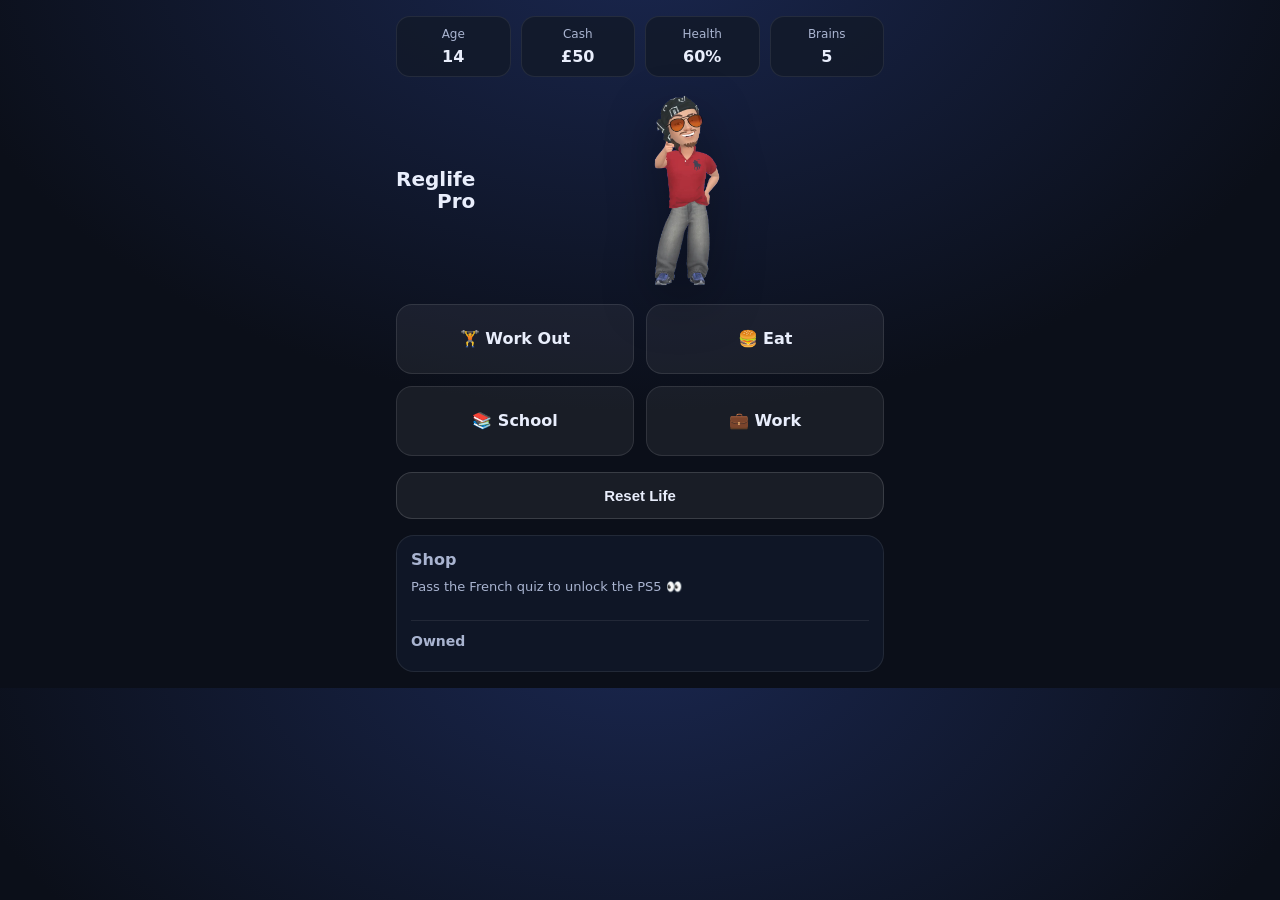
==== commit cf06e00e: "Update index.html" ====
--- a/index.html
+++ b/index.html
@@ -18,7 +18,7 @@
     </section>
 
     <!-- BRAND + AVATAR -->
-    <section class="brand-row" style="display:flex;align-items:center;justify-content:center;gap:14px;">
+    <section style="display:flex;align-items:center;justify-content:center;gap:14px;">
       <div style="font-weight:900;font-size:20px;line-height:1.1;text-align:right;">
         Reglife<br/>Pro
       </div>
@@ -36,7 +36,7 @@
     <!-- RESET -->
     <button class="reset" id="resetBtn" type="button">Reset Life</button>
 
-    <!-- SHOP -->
+    <!-- SHOP (RESTORED) -->
     <section class="shop" id="shopSection">
       <h2>Shop</h2>
       <p class="shop-hint">Pass the French quiz to unlock the PS5 👀</p>
